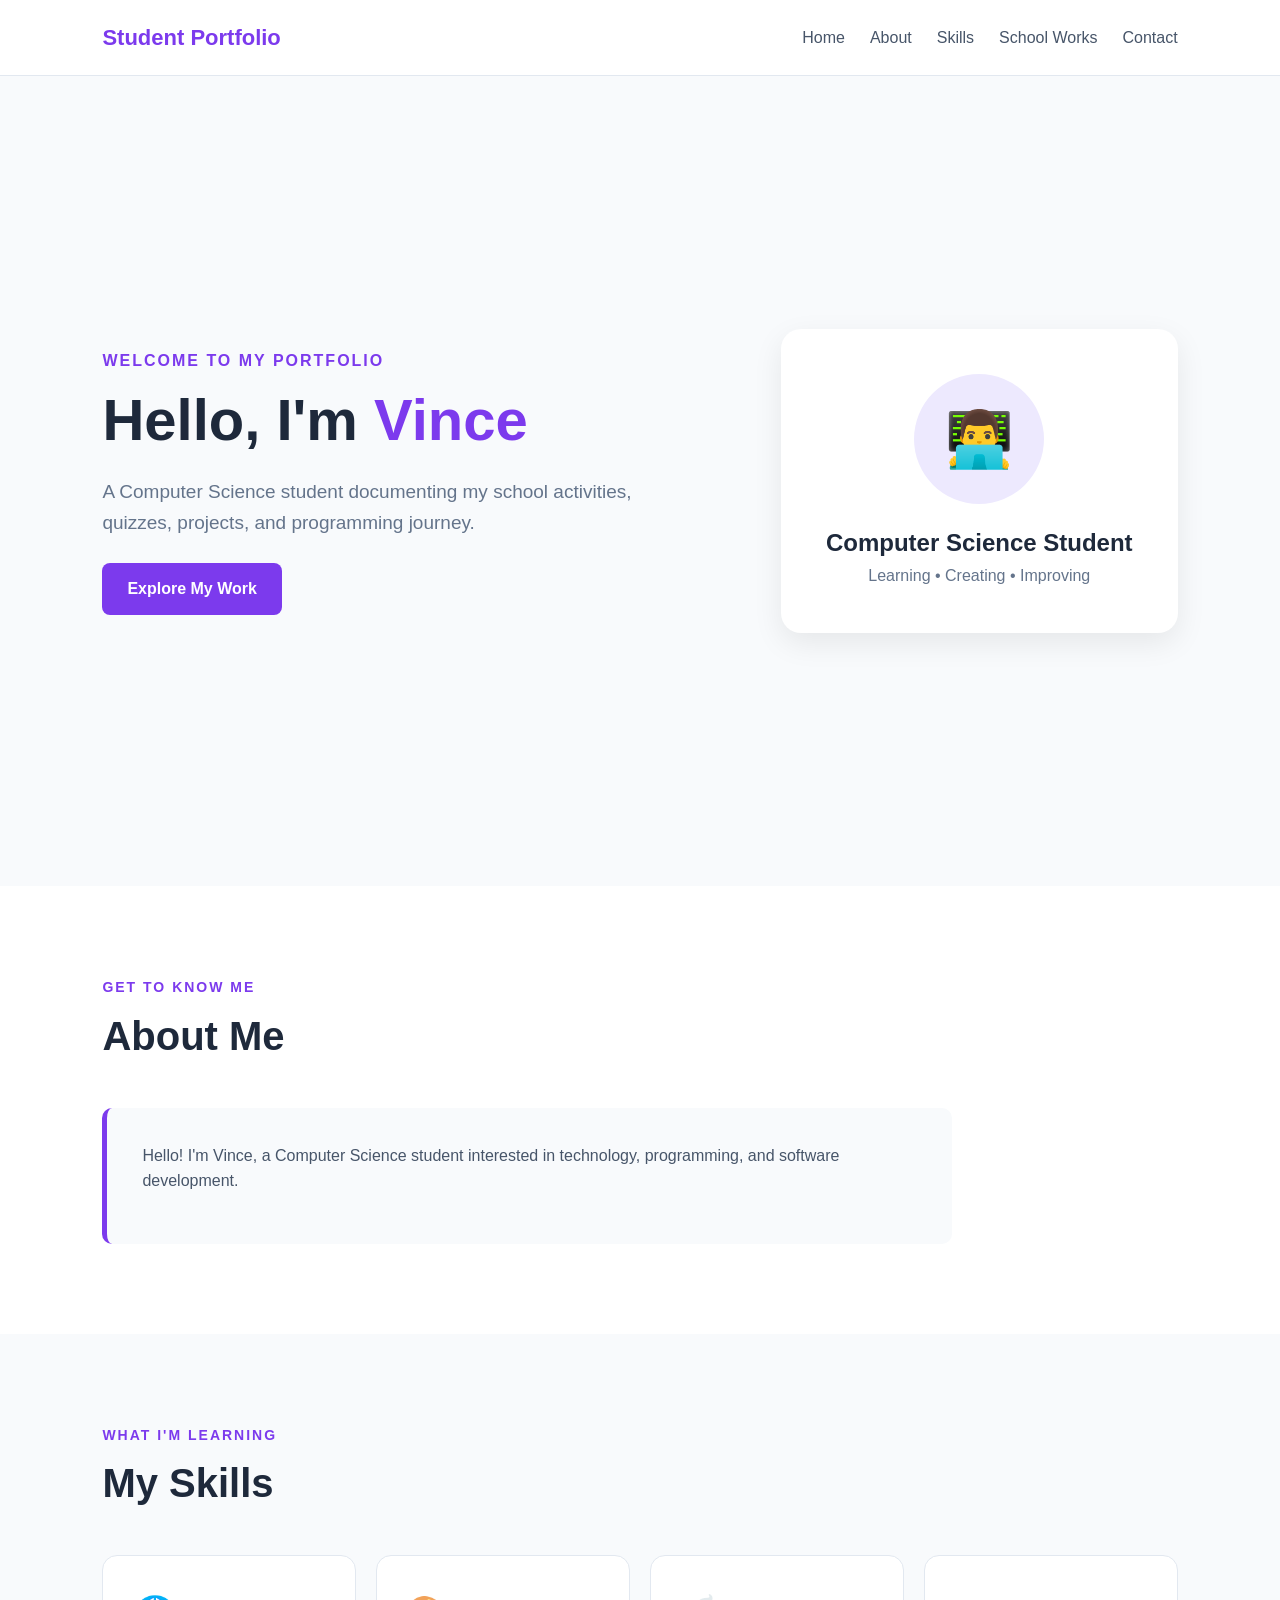
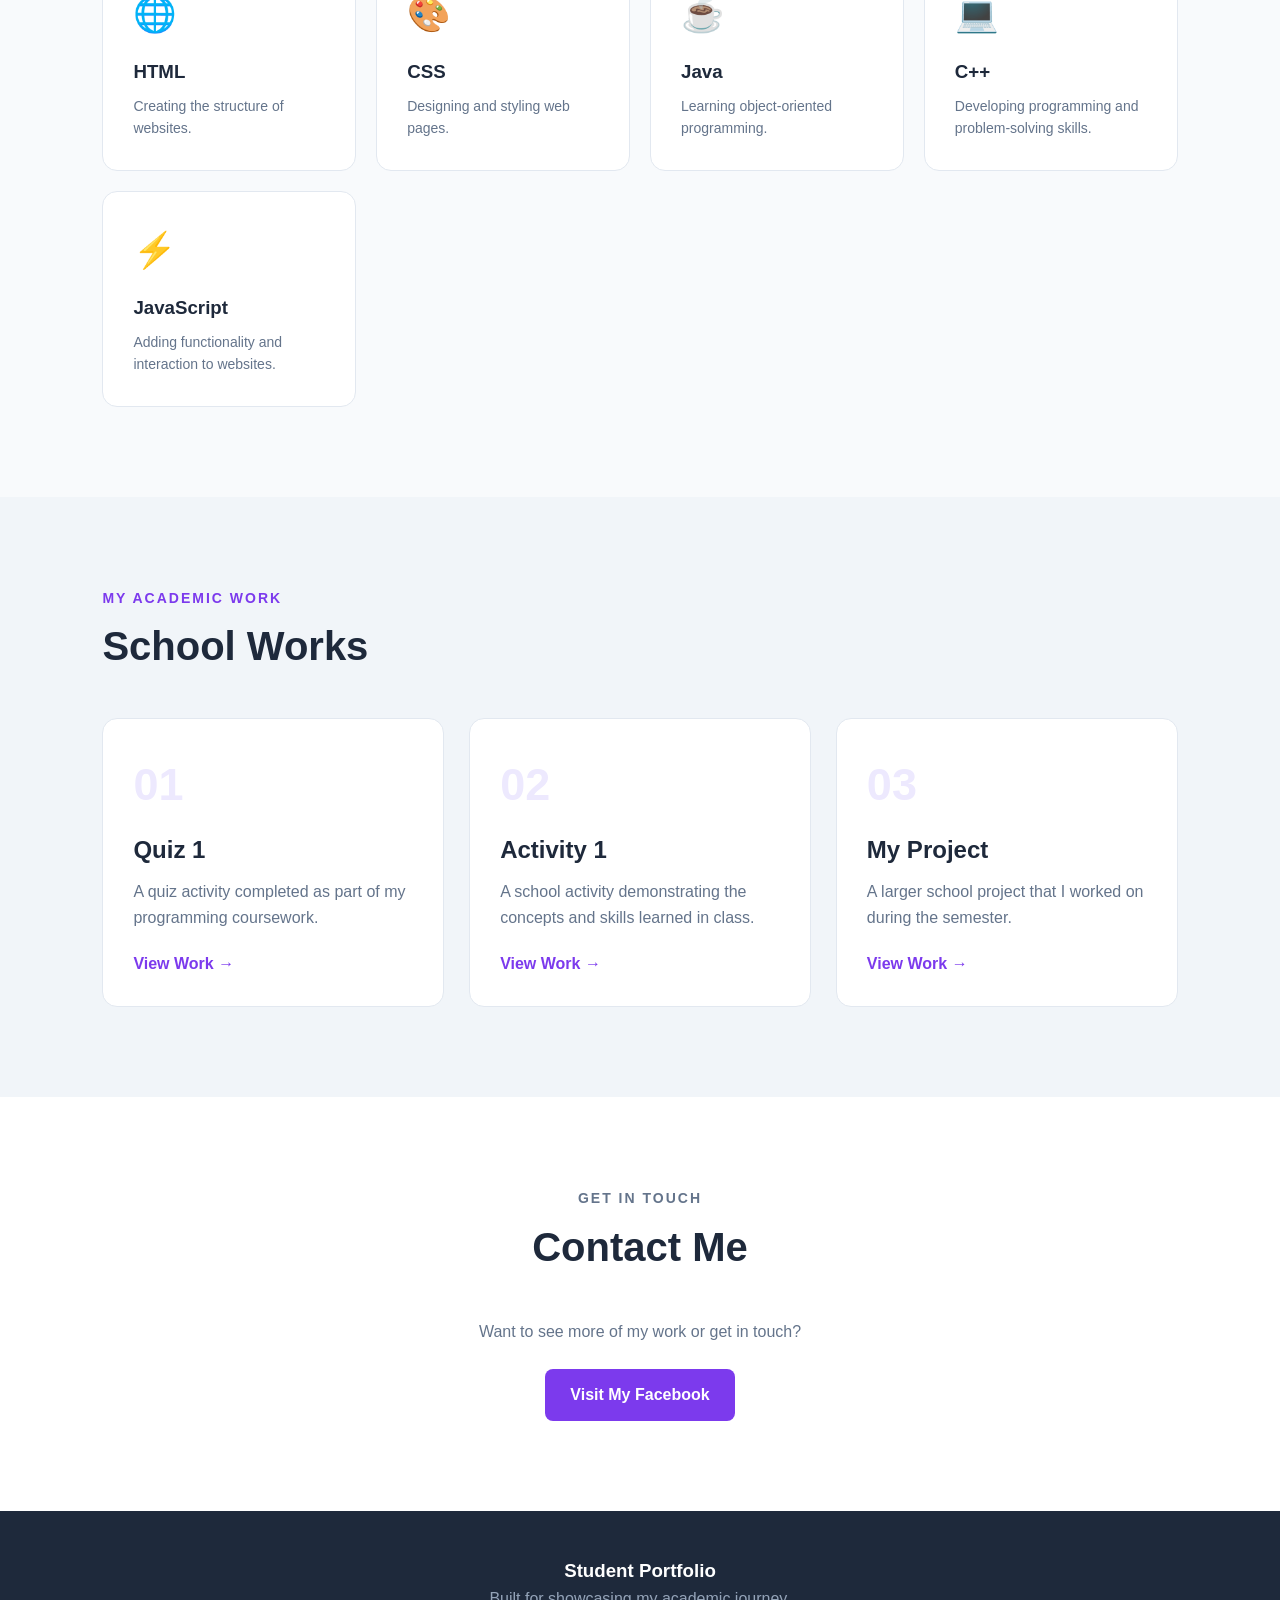
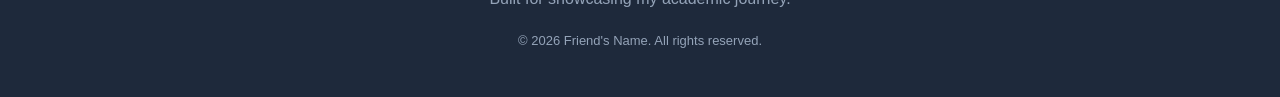
==== index.html @ ef2bafec "Update index.html" ====
<!DOCTYPE html>
<html lang="en">

<head>
    <meta charset="UTF-8">
    <meta name="viewport" content="width=device-width, initial-scale=1.0">

    <title>Vince's | Student Portfolio</title>

    <link rel="stylesheet" href="style.css">
</head>

<body>

    <!-- NAVIGATION -->
    <header>
        <div class="logo">Student Portfolio</div>

        <nav>
            <a href="#home">Home</a>
            <a href="#about">About</a>
            <a href="#skills">Skills</a>
            <a href="#projects">School Works</a>
            <a href="#contact">Contact</a>
        </nav>
    </header>


    <!-- HOME -->
    <section id="home" class="home">

        <div class="home-text">

            <p class="welcome">WELCOME TO MY PORTFOLIO</p>

            <h1>
                Hello, I'm <span>Vince</span>
            </h1>

            <p class="description">
                A Computer Science student documenting my
                school activities, quizzes, projects, and
                programming journey.
            </p>

            <a href="#projects" class="main-button">
                Explore My Work
            </a>

        </div>

        <div class="home-card">
            <div class="circle">👨‍💻</div>
            <h2>Computer Science Student</h2>
            <p>Learning • Creating • Improving</p>
        </div>

    </section>


    <!-- ABOUT -->
    <section id="about" class="about">

        <div class="section-title">
            <p>GET TO KNOW ME</p>
            <h2>About Me</h2>
        </div>

        <div class="about-box">

            <p>
                Hello! I'm Vince, a Computer Science student
                interested in technology, programming, and software
                development.
            </p>


        </div>

    </section>


    <!-- SKILLS -->
    <section id="skills" class="skills-section">

        <div class="section-title">
            <p>WHAT I'M LEARNING</p>
            <h2>My Skills</h2>
        </div>

        <div class="skill-container">

            <div class="skill-card">
                <div class="skill-icon">🌐</div>
                <h3>HTML</h3>
                <p>Creating the structure of websites.</p>
            </div>

            <div class="skill-card">
                <div class="skill-icon">🎨</div>
                <h3>CSS</h3>
                <p>Designing and styling web pages.</p>
            </div>

            <div class="skill-card">
                <div class="skill-icon">☕</div>
                <h3>Java</h3>
                <p>Learning object-oriented programming.</p>
            </div>

            <div class="skill-card">
                <div class="skill-icon">💻</div>
                <h3>C++</h3>
                <p>Developing programming and problem-solving skills.</p>
            </div>

            <div class="skill-card">
                <div class="skill-icon">⚡</div>
                <h3>JavaScript</h3>
                <p>Adding functionality and interaction to websites.</p>
            </div>

        </div>

    </section>


    <!-- SCHOOL WORKS -->
    <section id="projects" class="projects-section">

        <div class="section-title">
            <p>MY ACADEMIC WORK</p>
            <h2>School Works</h2>
        </div>

        <div class="project-container">

            <!-- WORK 1 -->
            <div class="project-card">

                <div class="project-number">01</div>

                <h3>Quiz 1</h3>

                <p>
                    A quiz activity completed as part of my
                    programming coursework.
                </p>

                <a href="quiz1.html" class="project-button">
                    View Work →
                </a>

            </div>


            <!-- WORK 2 -->
            <div class="project-card">

                <div class="project-number">02</div>

                <h3>Activity 1</h3>

                <p>
                    A school activity demonstrating the concepts
                    and skills learned in class.
                </p>

                <a href="#" class="project-button">
                    View Work →
                </a>

            </div>


            <!-- WORK 3 -->
            <div class="project-card">

                <div class="project-number">03</div>

                <h3>My Project</h3>

                <p>
                    A larger school project that I worked on
                    during the semester.
                </p>

                <a href="#" class="project-button">
                    View Work →
                </a>

            </div>

        </div>

    </section>


    <!-- CONTACT -->
    <section id="contact" class="contact">

        <div class="section-title">
            <p>GET IN TOUCH</p>
            <h2>Contact Me</h2>
        </div>

        <p>
            Want to see more of my work or get in touch?
        </p>

        <a
            href="https://facebook.com/"
            class="main-button">
            Visit My Facebook
        </a>

    </section>


    <!-- FOOTER -->
    <footer>

        <h3>Student Portfolio</h3>

        <p>
            Built for showcasing my academic journey.
        </p>

        <p class="copyright">
            © 2026 Friend's Name. All rights reserved.
        </p>

    </footer>

</body>
</html>
---- style.css ----
* {
    margin: 0;
    padding: 0;
    box-sizing: border-box;
}

html {
    scroll-behavior: smooth;
}

body {
    font-family: Arial, sans-serif;
    background: #f8fafc;
    color: #1e293b;
    line-height: 1.6;
}


/* =========================
   NAVIGATION
========================= */

header {
    display: flex;
    justify-content: space-between;
    align-items: center;

    padding: 20px 8%;

    background: white;

    position: sticky;
    top: 0;

    z-index: 1000;

    border-bottom: 1px solid #e2e8f0;
}

.logo {
    font-size: 22px;
    font-weight: bold;
    color: #7c3aed;
}

nav {
    display: flex;
    gap: 25px;
}

nav a {
    text-decoration: none;
    color: #475569;
    font-weight: 500;
}

nav a:hover {
    color: #7c3aed;
}


/* =========================
   HOME
========================= */

.home {
    min-height: 90vh;

    display: flex;
    align-items: center;
    justify-content: space-between;

    padding: 80px 8%;

    gap: 50px;
}

.home-text {
    max-width: 650px;
}

.welcome {
    color: #7c3aed;
    font-weight: bold;
    letter-spacing: 2px;
    margin-bottom: 15px;
}

.home h1 {
    font-size: 58px;
    line-height: 1.1;
    margin-bottom: 25px;
}

.home h1 span {
    color: #7c3aed;
}

.description {
    font-size: 19px;
    color: #64748b;
    max-width: 600px;
}

.main-button {
    display: inline-block;

    margin-top: 25px;

    padding: 13px 25px;

    background: #7c3aed;
    color: white;

    text-decoration: none;

    border-radius: 8px;

    font-weight: bold;
}

.main-button:hover {
    background: #6d28d9;
}


/* HOME CARD */

.home-card {
    background: white;

    padding: 45px;

    border-radius: 20px;

    text-align: center;

    box-shadow: 0 10px 30px rgba(0, 0, 0, 0.08);

    min-width: 280px;
}

.circle {
    width: 130px;
    height: 130px;

    display: flex;
    align-items: center;
    justify-content: center;

    margin: auto;
    margin-bottom: 20px;

    border-radius: 50%;

    background: #ede9fe;

    font-size: 55px;
}

.home-card p {
    color: #64748b;
}


/* =========================
   SECTIONS
========================= */

section {
    padding: 90px 8%;
}

.section-title {
    margin-bottom: 40px;
}

.section-title p {
    color: #7c3aed;
    font-weight: bold;
    letter-spacing: 2px;
    font-size: 14px;
}

.section-title h2 {
    font-size: 40px;
    margin-top: 5px;
}


/* =========================
   ABOUT
========================= */

.about {
    background: white;
}

.about-box {
    max-width: 850px;

    background: #f8fafc;

    padding: 35px;

    border-left: 5px solid #7c3aed;

    border-radius: 10px;
}

.about-box p {
    margin-bottom: 15px;
    color: #475569;
}


/* =========================
   SKILLS
========================= */

.skill-container {
    display: grid;

    grid-template-columns:
        repeat(auto-fit, minmax(200px, 1fr));

    gap: 20px;
}

.skill-card {
    background: white;

    padding: 30px;

    border-radius: 15px;

    border: 1px solid #e2e8f0;

    transition: 0.3s;
}

.skill-card:hover {
    transform: translateY(-7px);

    box-shadow:
        0 10px 25px rgba(0, 0, 0, 0.08);
}

.skill-icon {
    font-size: 35px;

    margin-bottom: 15px;
}

.skill-card h3 {
    margin-bottom: 8px;
}

.skill-card p {
    color: #64748b;
    font-size: 14px;
}


/* =========================
   SCHOOL WORKS
========================= */

.projects-section {
    background: #f1f5f9;
}

.project-container {
    display: grid;

    grid-template-columns:
        repeat(auto-fit, minmax(280px, 1fr));

    gap: 25px;
}

.project-card {
    background: white;

    padding: 30px;

    border-radius: 15px;

    position: relative;

    border: 1px solid #e2e8f0;
}

.project-number {
    font-size: 45px;

    font-weight: bold;

    color: #ede9fe;

    margin-bottom: 10px;
}

.project-card h3 {
    font-size: 24px;

    margin-bottom: 10px;
}

.project-card p {
    color: #64748b;

    margin-bottom: 20px;
}

.project-button {
    text-decoration: none;

    color: #7c3aed;

    font-weight: bold;
}

.project-button:hover {
    color: #6d28d9;
}


/* =========================
   CONTACT
========================= */

.contact {
    text-align: center;

    background: white;
}

.contact p {
    color: #64748b;
}


/* =========================
   FOOTER
========================= */

footer {
    text-align: center;

    padding: 45px 20px;

    background: #1e293b;

    color: white;
}

footer p {
    color: #94a3b8;
}

.copyright {
    margin-top: 20px;

    font-size: 13px;
}


/* =========================
   MOBILE
========================= */

@media (max-width: 768px) {

    header {
        flex-direction: column;

        gap: 15px;
    }

    nav {
        gap: 12px;

        flex-wrap: wrap;

        justify-content: center;
    }

    .home {
        flex-direction: column;

        text-align: center;

        padding-top: 60px;
    }

    .home h1 {
        font-size: 42px;
    }

    .home-card {
        width: 100%;
        max-width: 350px;
    }

}
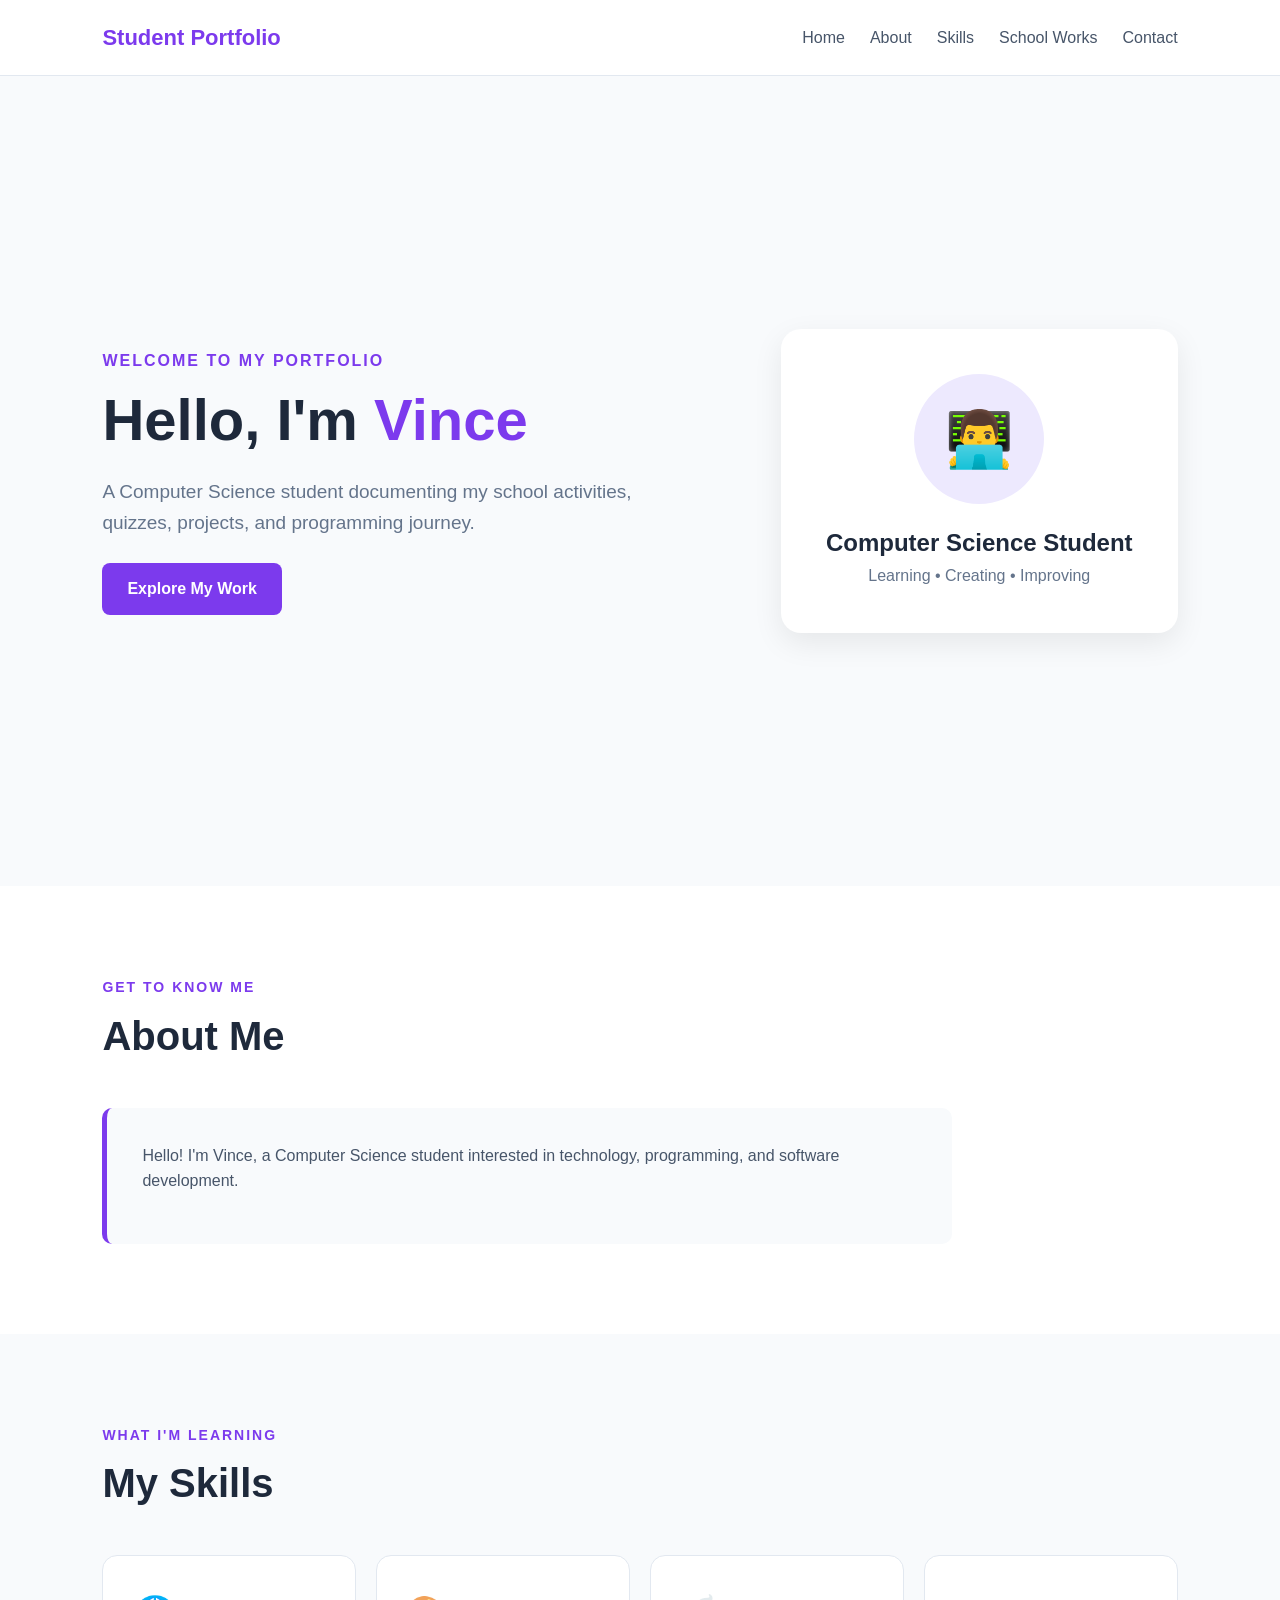
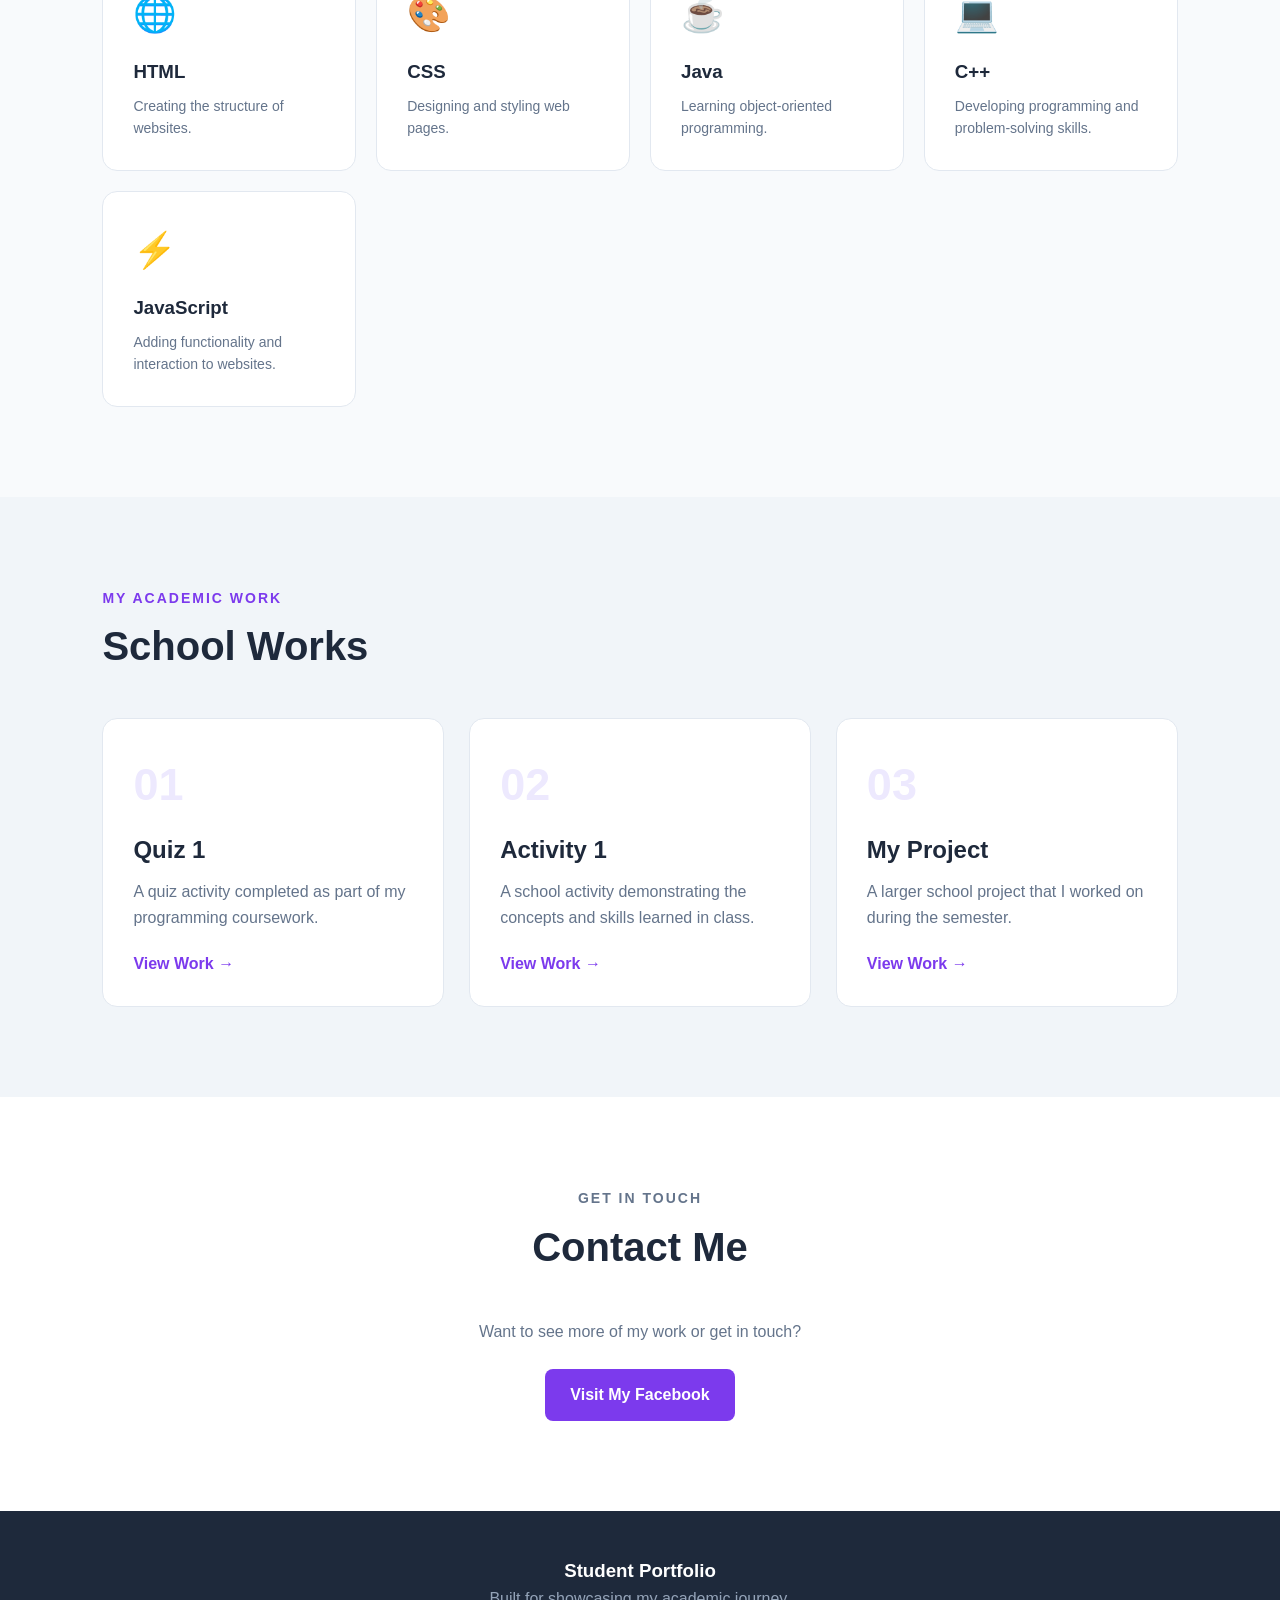
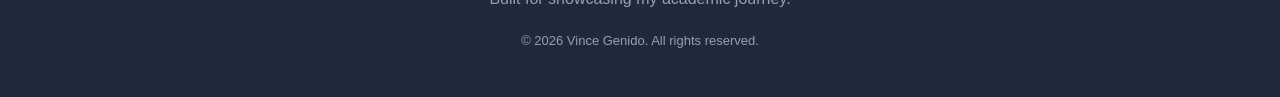
==== commit 36c4aa35: "Update index.html" ====
--- a/index.html
+++ b/index.html
@@ -227,7 +227,7 @@
         </p>
 
         <p class="copyright">
-            © 2026 Friend's Name. All rights reserved.
+            © 2026 Vince Genido. All rights reserved.
         </p>
 
     </footer>
--- a/style.css
+++ b/style.css
@@ -402,5 +402,49 @@
         width: 100%;
         max-width: 350px;
     }
-
-}
+    /* =========================
+   QUIZ PAGE
+========================= */
+
+.quiz-page {
+    min-height: 90vh;
+    background: #f8fafc;
+}
+
+.quiz-images {
+    display: grid;
+    grid-template-columns: 1fr 1fr;
+    gap: 30px;
+    max-width: 1100px;
+    margin-bottom: 40px;
+}
+
+.quiz-image-card {
+    background: white;
+    padding: 20px;
+    border-radius: 15px;
+    border: 1px solid #e2e8f0;
+    box-shadow: 0 8px 20px rgba(0, 0, 0, 0.06);
+}
+
+.quiz-image-card h2 {
+    margin-bottom: 15px;
+    color: #7c3aed;
+}
+
+.quiz-image-card img {
+    width: 100%;
+    height: auto;
+    display: block;
+    border-radius: 10px;
+}
+
+
+/* Mobile */
+
+@media (max-width: 768px) {
+
+    .quiz-images {
+        grid-template-columns: 1fr;
+    }
+}
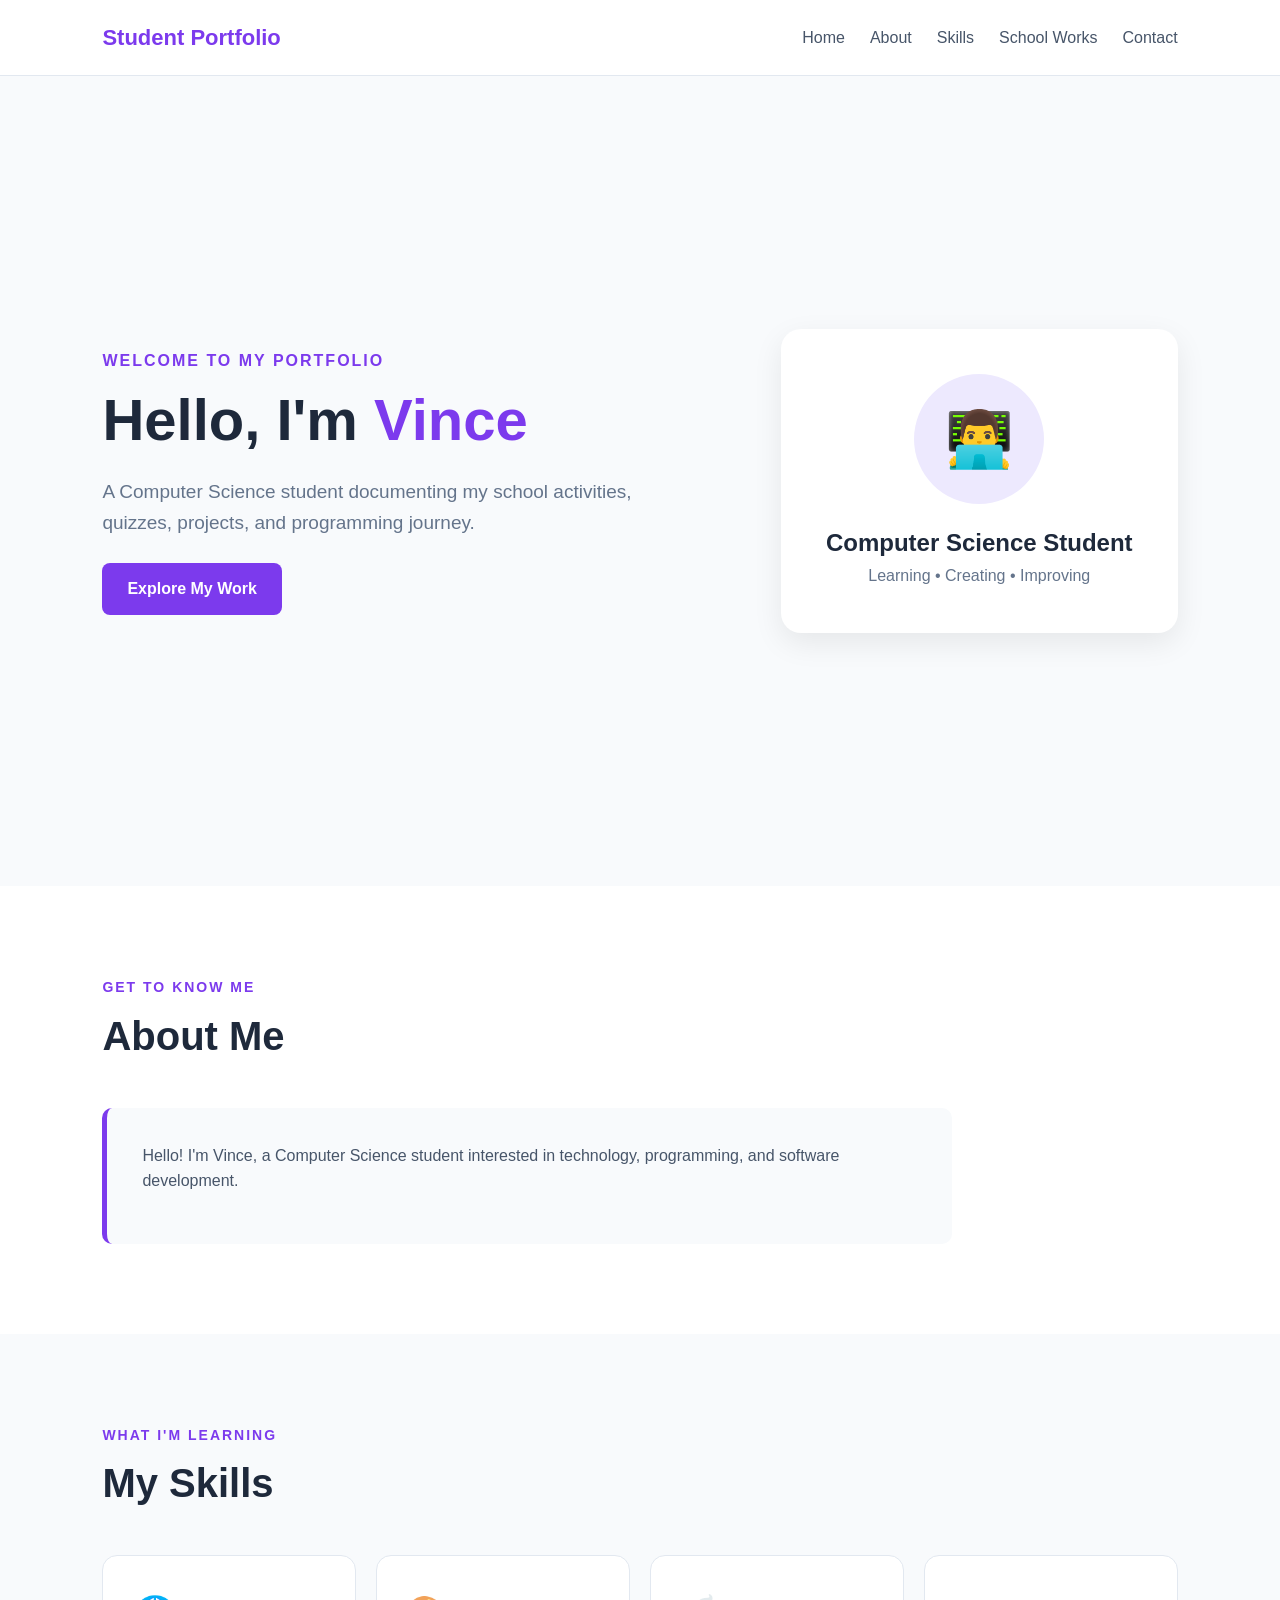
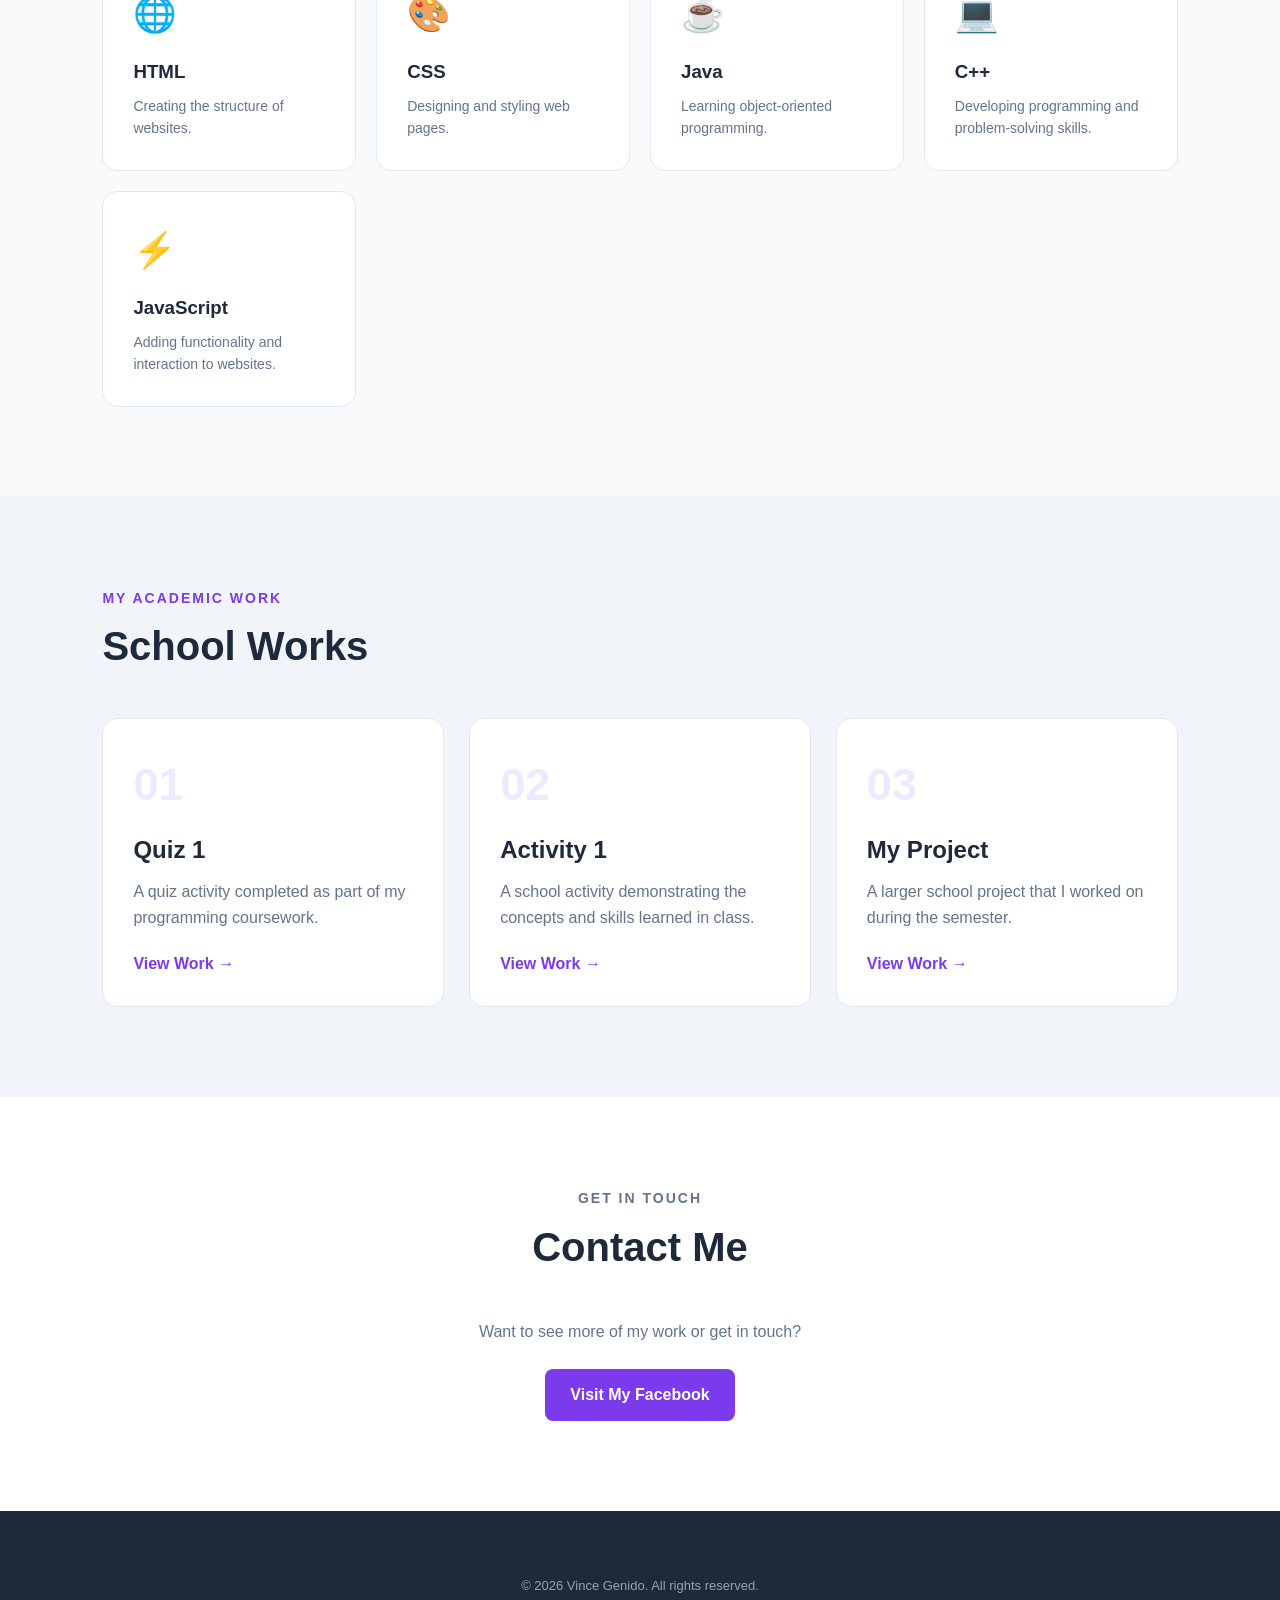
==== commit f3d912ef: "Update index.html" ====
--- a/index.html
+++ b/index.html
@@ -220,11 +220,6 @@
     <!-- FOOTER -->
     <footer>
 
-        <h3>Student Portfolio</h3>
-
-        <p>
-            Built for showcasing my academic journey.
-        </p>
 
         <p class="copyright">
             © 2026 Vince Genido. All rights reserved.
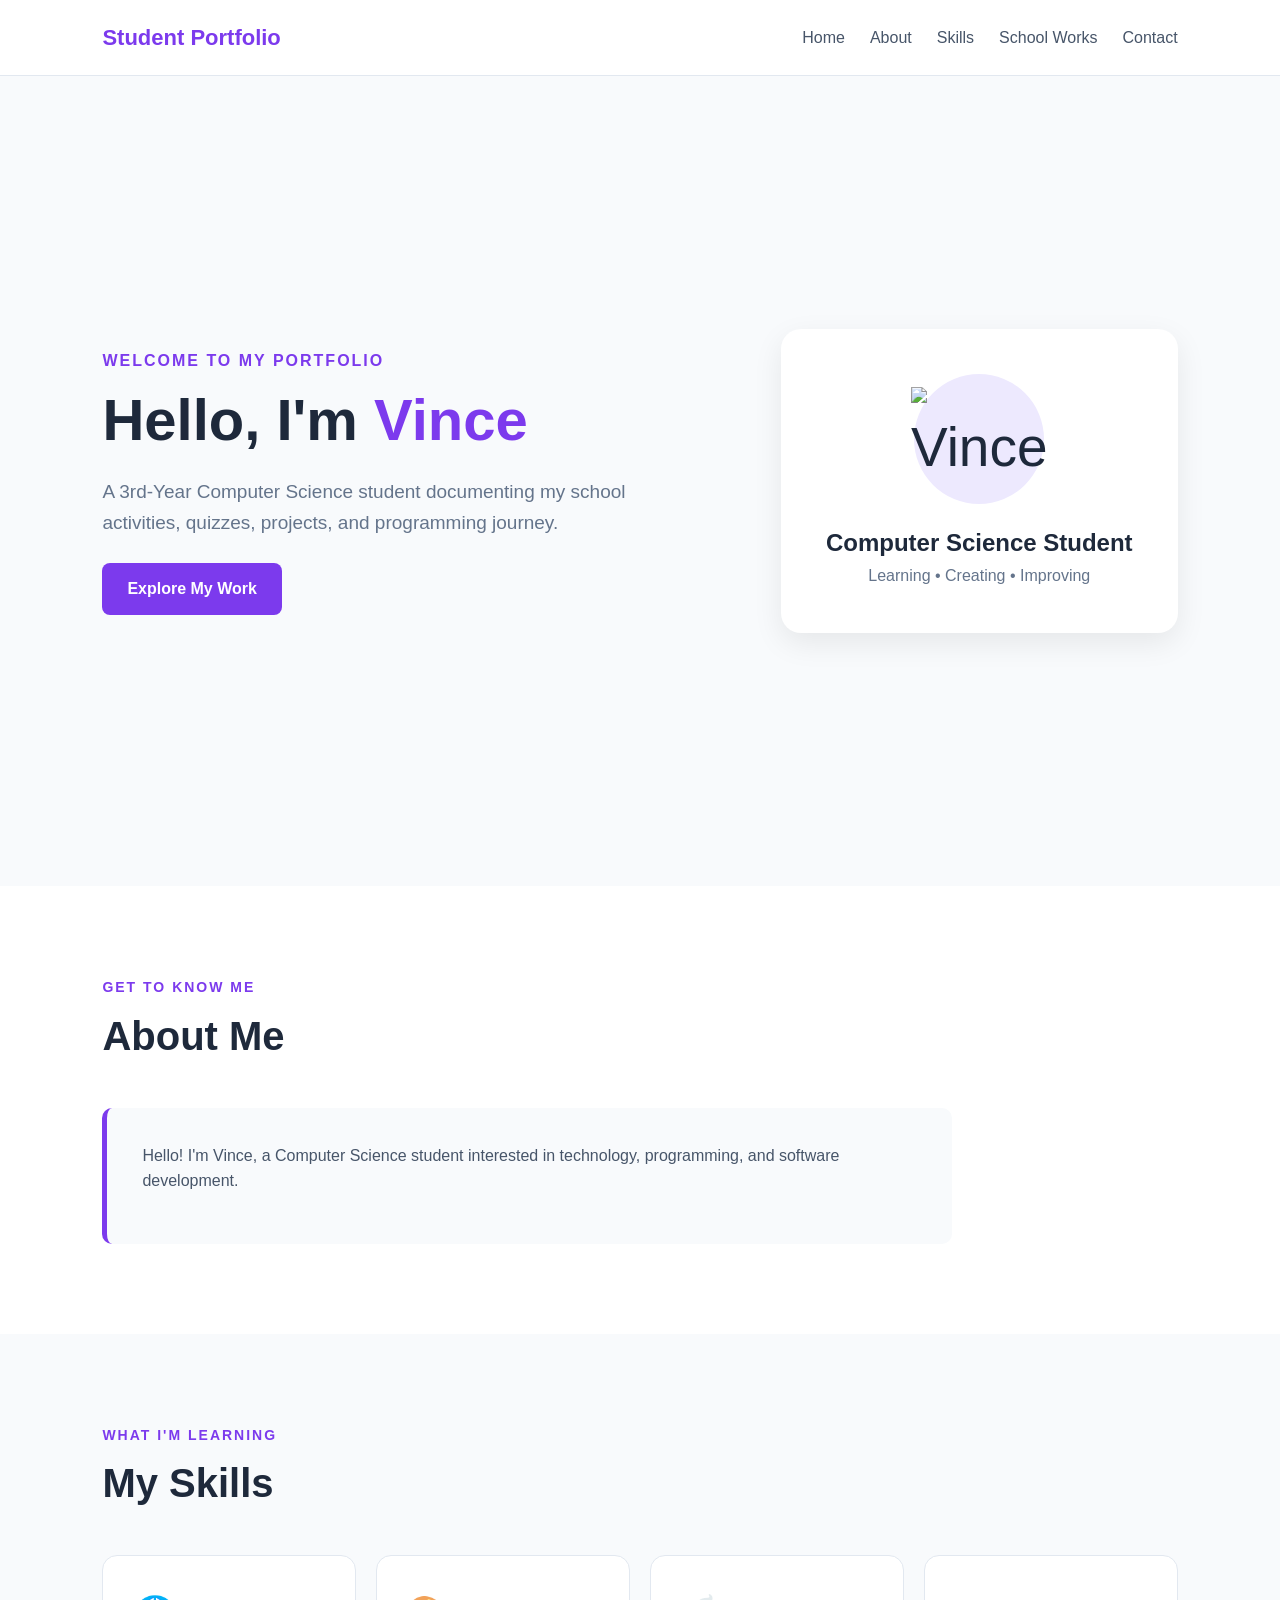
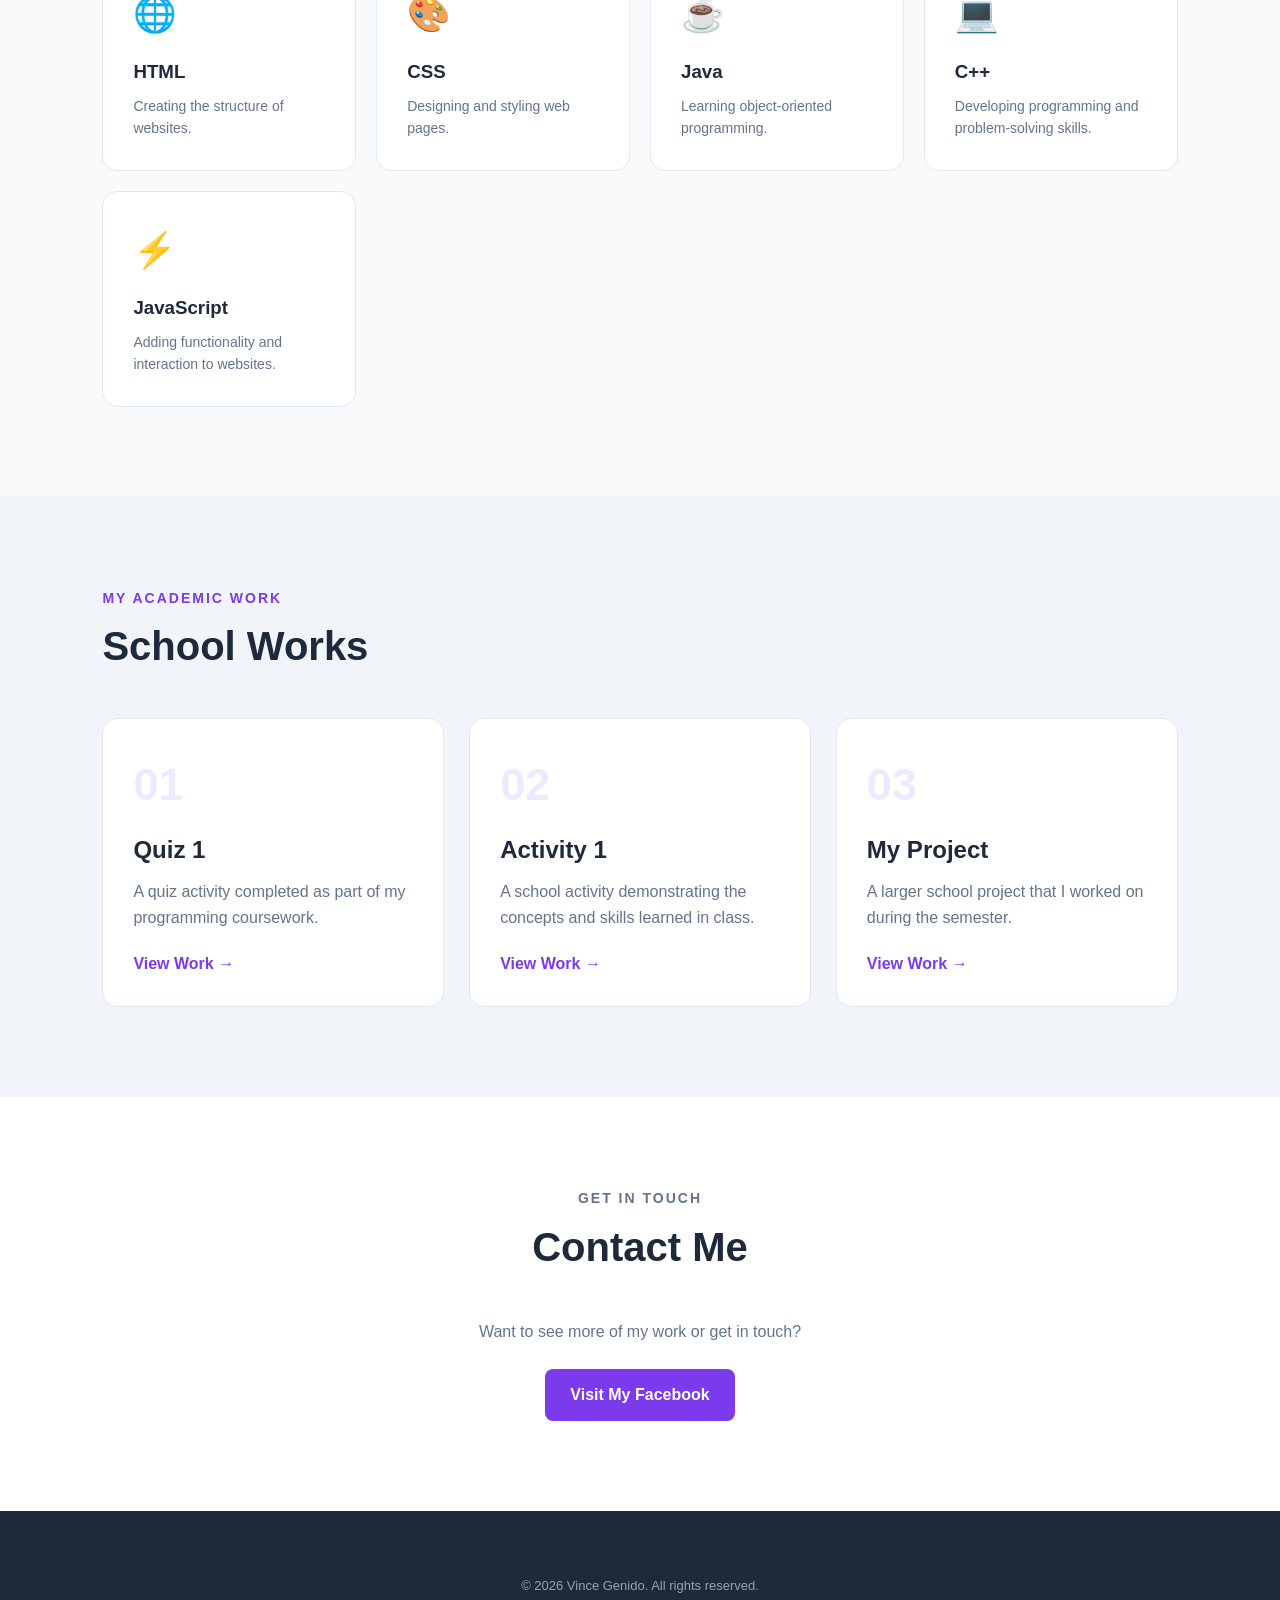
==== commit 51a31d9d: "index.html" ====
--- a/index.html
+++ b/index.html
@@ -12,7 +12,7 @@
 
 <body>
 
-    <!-- NAVIGATION -->
+    
     <header>
         <div class="logo">Student Portfolio</div>
 
@@ -26,7 +26,7 @@
     </header>
 
 
-    <!-- HOME -->
+    
     <section id="home" class="home">
 
         <div class="home-text">
@@ -38,7 +38,7 @@
             </h1>
 
             <p class="description">
-                A Computer Science student documenting my
+                A 3rd-Year Computer Science student documenting my
                 school activities, quizzes, projects, and
                 programming journey.
             </p>
@@ -50,15 +50,18 @@
         </div>
 
         <div class="home-card">
-            <div class="circle">👨‍💻</div>
-            <h2>Computer Science Student</h2>
-            <p>Learning • Creating • Improving</p>
-        </div>
-
-    </section>
-
-
-    <!-- ABOUT -->
+    <div class="circle">
+        <img src="images/vince.jpeg" alt="Vince">
+    </div>
+
+    <h2>Computer Science Student</h2>
+    <p>Learning • Creating • Improving</p>
+</div>
+
+    </section>
+
+
+   
     <section id="about" class="about">
 
         <div class="section-title">
@@ -80,7 +83,6 @@
     </section>
 
 
-    <!-- SKILLS -->
     <section id="skills" class="skills-section">
 
         <div class="section-title">
@@ -125,7 +127,7 @@
     </section>
 
 
-    <!-- SCHOOL WORKS -->
+    
     <section id="projects" class="projects-section">
 
         <div class="section-title">
@@ -135,7 +137,7 @@
 
         <div class="project-container">
 
-            <!-- WORK 1 -->
+            
             <div class="project-card">
 
                 <div class="project-number">01</div>
@@ -154,7 +156,7 @@
             </div>
 
 
-            <!-- WORK 2 -->
+            
             <div class="project-card">
 
                 <div class="project-number">02</div>
@@ -173,7 +175,7 @@
             </div>
 
 
-            <!-- WORK 3 -->
+            
             <div class="project-card">
 
                 <div class="project-number">03</div>
@@ -196,7 +198,7 @@
     </section>
 
 
-    <!-- CONTACT -->
+    
     <section id="contact" class="contact">
 
         <div class="section-title">
@@ -209,7 +211,7 @@
         </p>
 
         <a
-            href="https://facebook.com/"
+            href="https://www.facebook.com/qwertyasdfvckk"
             class="main-button">
             Visit My Facebook
         </a>
@@ -217,7 +219,7 @@
     </section>
 
 
-    <!-- FOOTER -->
+    
     <footer>
 
 
@@ -229,3 +231,6 @@
 
 </body>
 </html>
+
+
+
--- a/style.css
+++ b/style.css
@@ -16,9 +16,7 @@
 }
 
 
-/* =========================
-   NAVIGATION
-========================= */
+
 
 header {
     display: flex;
@@ -59,9 +57,6 @@
 }
 
 
-/* =========================
-   HOME
-========================= */
 
 .home {
     min-height: 90vh;
@@ -124,7 +119,7 @@
 }
 
 
-/* HOME CARD */
+
 
 .home-card {
     background: white;
@@ -163,9 +158,7 @@
 }
 
 
-/* =========================
-   SECTIONS
-========================= */
+
 
 section {
     padding: 90px 8%;
@@ -188,9 +181,6 @@
 }
 
 
-/* =========================
-   ABOUT
-========================= */
 
 .about {
     background: white;
@@ -214,9 +204,6 @@
 }
 
 
-/* =========================
-   SKILLS
-========================= */
 
 .skill-container {
     display: grid;
@@ -262,9 +249,7 @@
 }
 
 
-/* =========================
-   SCHOOL WORKS
-========================= */
+
 
 .projects-section {
     background: #f1f5f9;
@@ -326,9 +311,7 @@
 }
 
 
-/* =========================
-   CONTACT
-========================= */
+
 
 .contact {
     text-align: center;
@@ -341,9 +324,7 @@
 }
 
 
-/* =========================
-   FOOTER
-========================= */
+
 
 footer {
     text-align: center;
@@ -366,9 +347,7 @@
 }
 
 
-/* =========================
-   MOBILE
-========================= */
+
 
 @media (max-width: 768px) {
 
@@ -402,9 +381,7 @@
         width: 100%;
         max-width: 350px;
     }
-    /* =========================
-   QUIZ PAGE
-========================= */
+
 
 .quiz-page {
     min-height: 90vh;
@@ -440,7 +417,7 @@
 }
 
 
-/* Mobile */
+
 
 @media (max-width: 768px) {
 
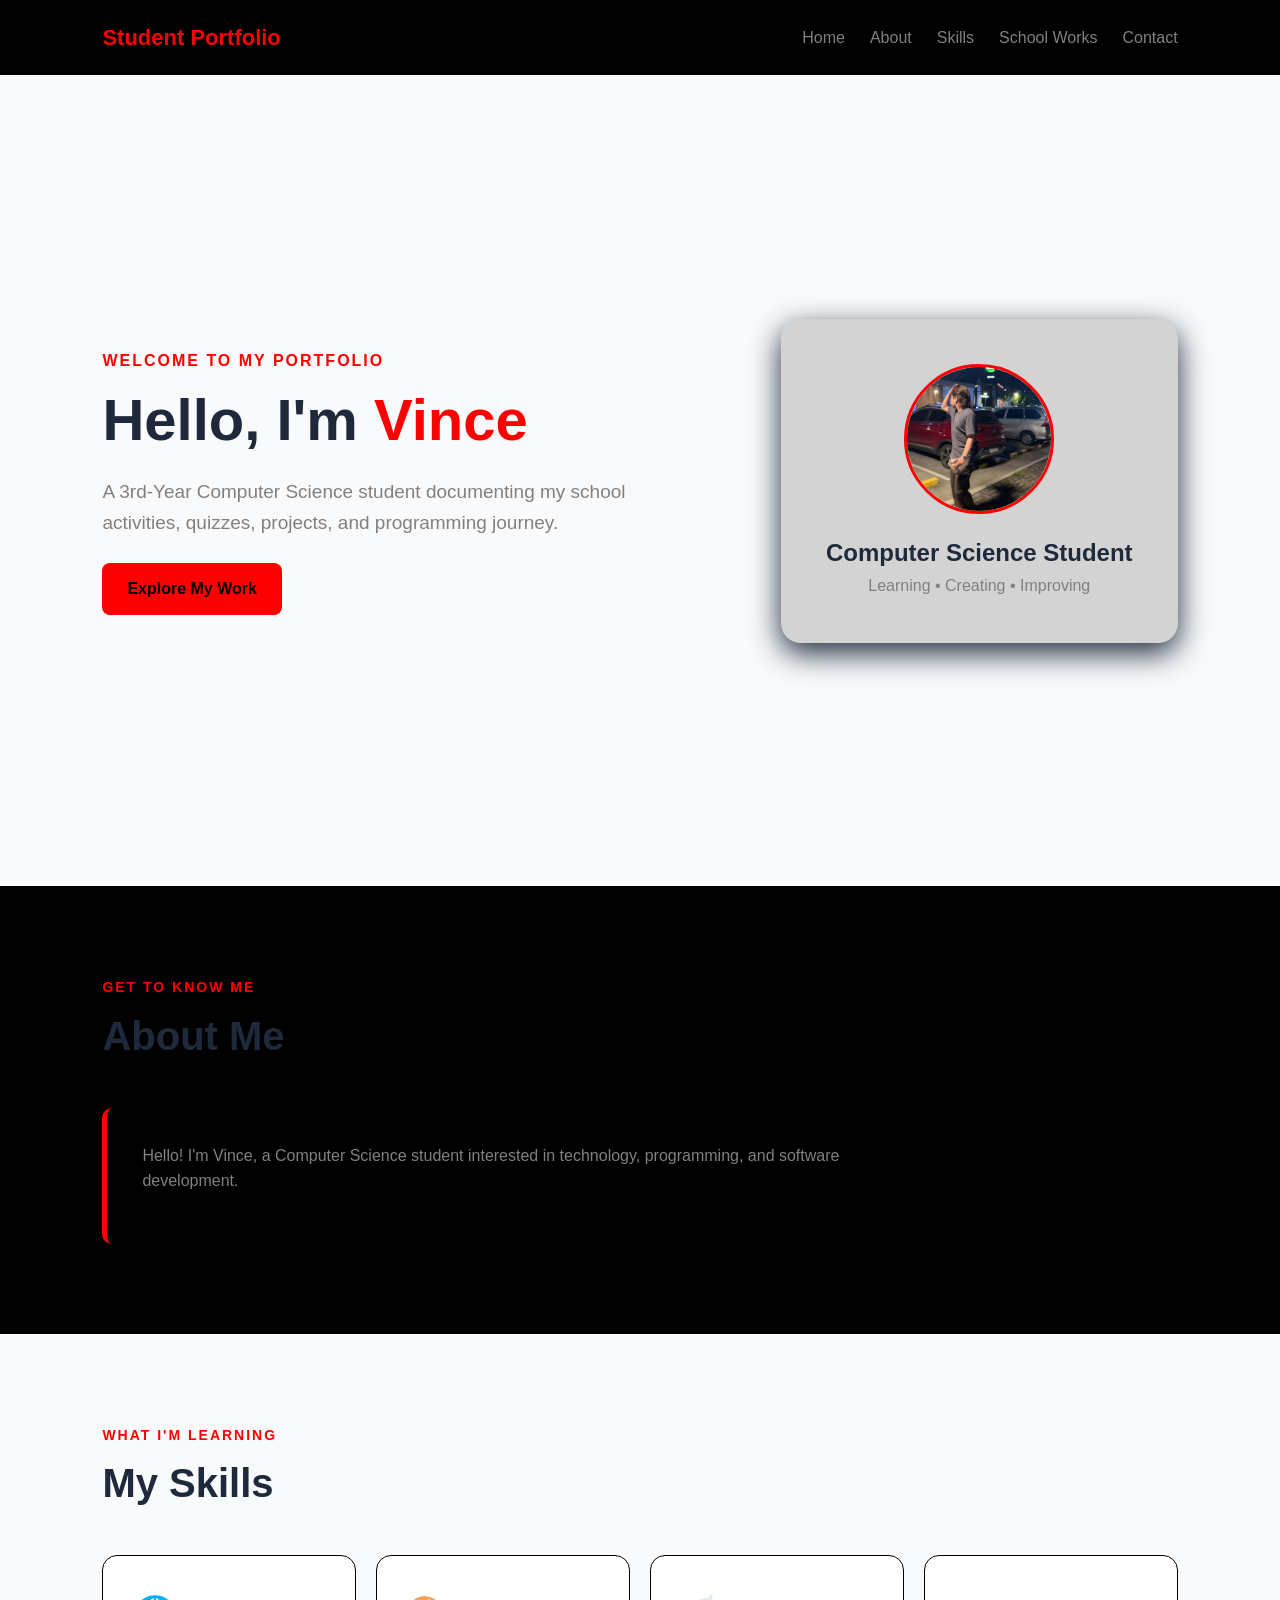
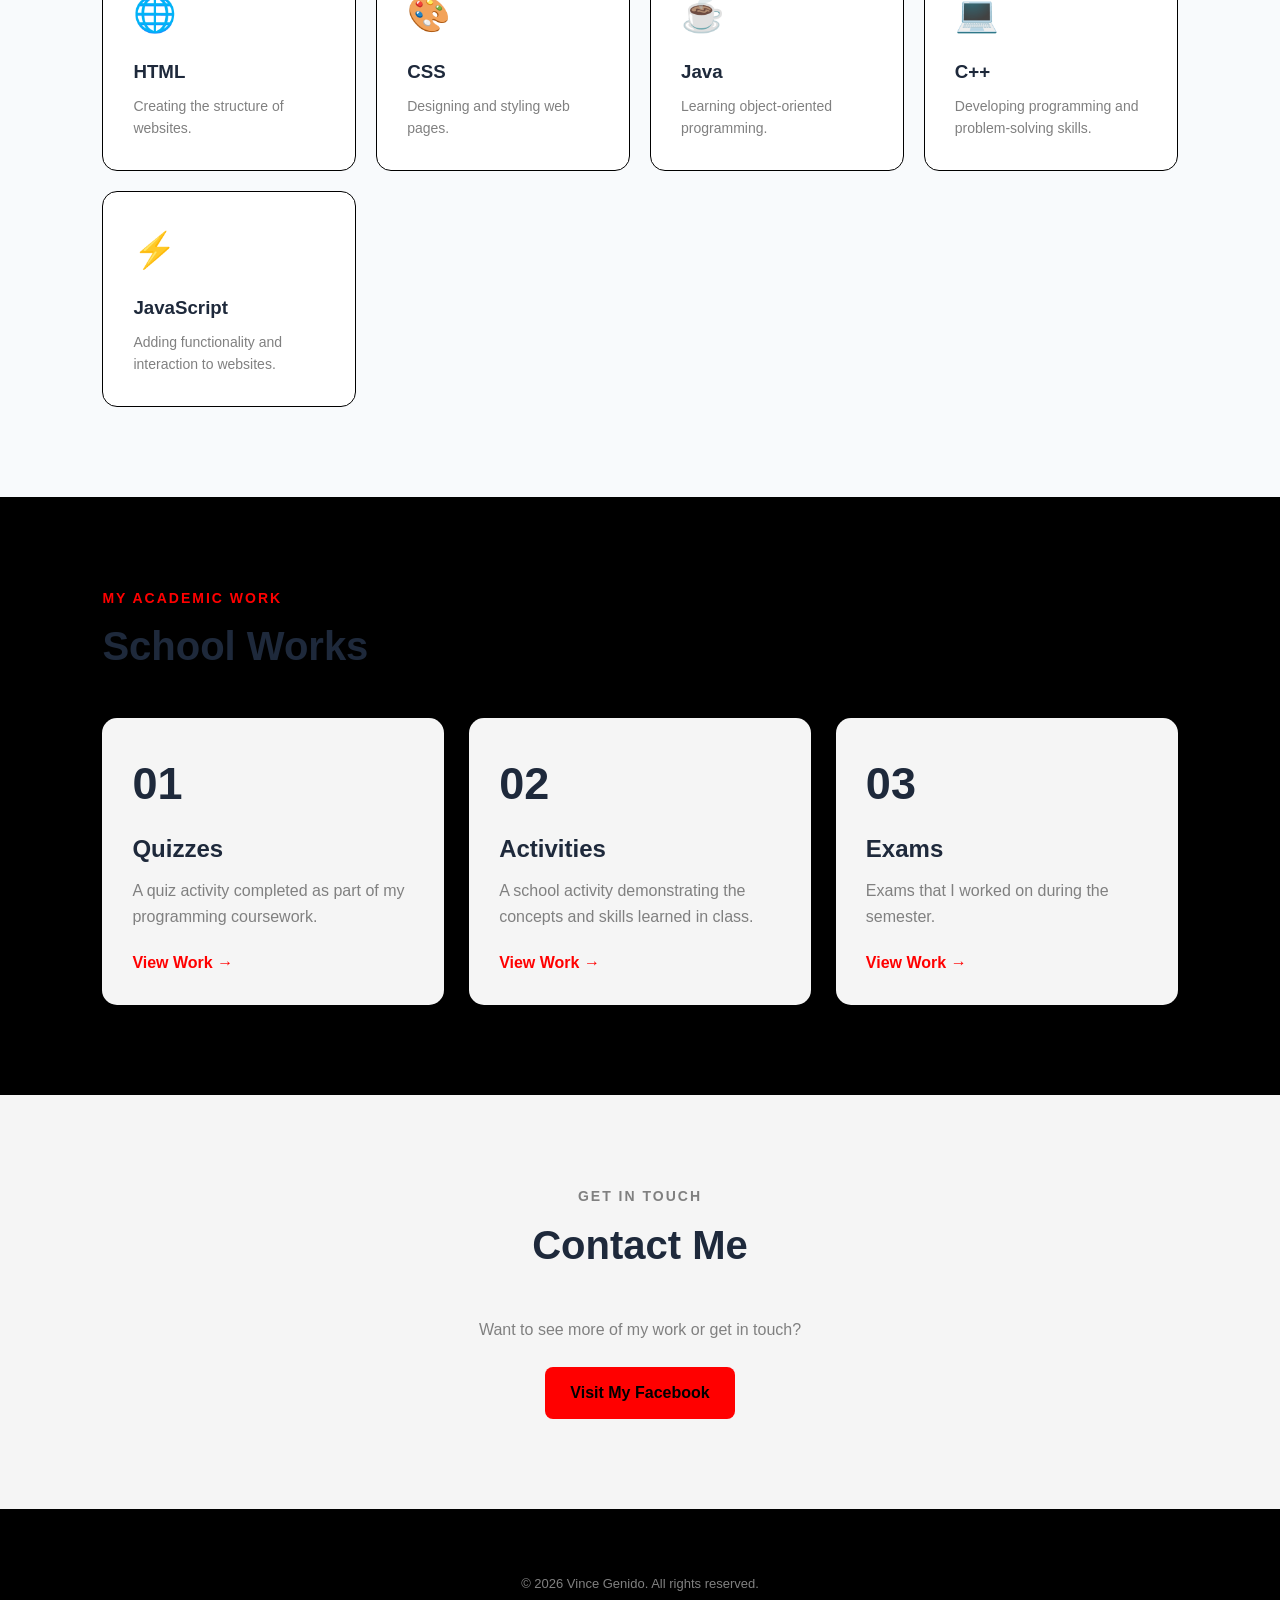
==== commit 33373617: "index.html" ====
--- a/index.html
+++ b/index.html
@@ -142,7 +142,7 @@
 
                 <div class="project-number">01</div>
 
-                <h3>Quiz 1</h3>
+                <h3>Quizzes</h3>
 
                 <p>
                     A quiz activity completed as part of my
@@ -161,7 +161,7 @@
 
                 <div class="project-number">02</div>
 
-                <h3>Activity 1</h3>
+                <h3>Activities</h3>
 
                 <p>
                     A school activity demonstrating the concepts
@@ -180,10 +180,10 @@
 
                 <div class="project-number">03</div>
 
-                <h3>My Project</h3>
+                <h3>Exams</h3>
 
                 <p>
-                    A larger school project that I worked on
+                    Exams that I worked on
                     during the semester.
                 </p>
 
--- a/style.css
+++ b/style.css
@@ -25,20 +25,20 @@
 
     padding: 20px 8%;
 
-    background: white;
+    background: black;
 
     position: sticky;
     top: 0;
 
     z-index: 1000;
 
-    border-bottom: 1px solid #e2e8f0;
+    border-bottom: 1px solid white;  ;
 }
 
 .logo {
     font-size: 22px;
     font-weight: bold;
-    color: #7c3aed;
+    color: red;
 }
 
 nav {
@@ -48,12 +48,12 @@
 
 nav a {
     text-decoration: none;
-    color: #475569;
+    color: gray;
     font-weight: 500;
 }
 
 nav a:hover {
-    color: #7c3aed;
+    color: red;
 }
 
 
@@ -75,7 +75,7 @@
 }
 
 .welcome {
-    color: #7c3aed;
+    color: red;
     font-weight: bold;
     letter-spacing: 2px;
     margin-bottom: 15px;
@@ -88,12 +88,12 @@
 }
 
 .home h1 span {
-    color: #7c3aed;
+    color: red;
 }
 
 .description {
     font-size: 19px;
-    color: #64748b;
+    color: gray;
     max-width: 600px;
 }
 
@@ -104,8 +104,8 @@
 
     padding: 13px 25px;
 
-    background: #7c3aed;
-    color: white;
+    background: red;
+    color: black;
 
     text-decoration: none;
 
@@ -115,46 +115,47 @@
 }
 
 .main-button:hover {
-    background: #6d28d9;
-}
+    background: red;
+}
+
+
 
 
 
 
 .home-card {
-    background: white;
-
+    background:  lightgray;
     padding: 45px;
-
     border-radius: 20px;
-
     text-align: center;
-
-    box-shadow: 0 10px 30px rgba(0, 0, 0, 0.08);
-
+    box-shadow: 0 10px 30px  #1E293B;
     min-width: 280px;
 }
 
 .circle {
-    width: 130px;
-    height: 130px;
-
-    display: flex;
-    align-items: center;
-    justify-content: center;
-
-    margin: auto;
-    margin-bottom: 20px;
+    width: 150px;
+    height: 150px;
+    margin: 0 auto 20px;
 
     border-radius: 50%;
-
-    background: #ede9fe;
-
-    font-size: 55px;
-}
+    overflow: hidden;
+
+    border: 3px solid red;
+}
+
+.circle img {
+    width: 100%;
+    height: 100%;
+    object-fit: cover;
+    object-position: center;
+
+    display: block;
+}
+
+
 
 .home-card p {
-    color: #64748b;
+    color: gray;
 }
 
 
@@ -169,7 +170,7 @@
 }
 
 .section-title p {
-    color: #7c3aed;
+    color: red;
     font-weight: bold;
     letter-spacing: 2px;
     font-size: 14px;
@@ -182,26 +183,28 @@
 
 
 
+
 .about {
-    background: white;
+    background: black   ;
 }
 
 .about-box {
     max-width: 850px;
 
-    background: #f8fafc;
+    background: black;
 
     padding: 35px;
 
-    border-left: 5px solid #7c3aed;
+    border-left: 5px solid red;
 
     border-radius: 10px;
 }
 
 .about-box p {
     margin-bottom: 15px;
-    color: #475569;
-}
+    color: gray ;
+}
+
 
 
 
@@ -221,7 +224,7 @@
 
     border-radius: 15px;
 
-    border: 1px solid #e2e8f0;
+    border: 1px solid black;
 
     transition: 0.3s;
 }
@@ -244,15 +247,14 @@
 }
 
 .skill-card p {
-    color: #64748b;
+    color: gray ;
     font-size: 14px;
 }
 
 
 
-
 .projects-section {
-    background: #f1f5f9;
+    background: black   ;
 }
 
 .project-container {
@@ -265,7 +267,7 @@
 }
 
 .project-card {
-    background: white;
+    background: whitesmoke;   ;
 
     padding: 30px;
 
@@ -273,7 +275,7 @@
 
     position: relative;
 
-    border: 1px solid #e2e8f0;
+    border: 1px  #1E293B ;
 }
 
 .project-number {
@@ -281,7 +283,7 @@
 
     font-weight: bold;
 
-    color: #ede9fe;
+    color:  #1E293B;
 
     margin-bottom: 10px;
 }
@@ -293,7 +295,7 @@
 }
 
 .project-card p {
-    color: #64748b;
+    color: gray ;
 
     margin-bottom: 20px;
 }
@@ -301,13 +303,13 @@
 .project-button {
     text-decoration: none;
 
-    color: #7c3aed;
+    color: red;
 
     font-weight: bold;
 }
 
 .project-button:hover {
-    color: #6d28d9;
+    color: red;
 }
 
 
@@ -316,13 +318,12 @@
 .contact {
     text-align: center;
 
-    background: white;
+    background: whitesmoke;
 }
 
 .contact p {
-    color: #64748b;
-}
-
+    color: gray ;
+}
 
 
 
@@ -331,13 +332,13 @@
 
     padding: 45px 20px;
 
-    background: #1e293b;
+    background: black;
 
     color: white;
 }
 
 footer p {
-    color: #94a3b8;
+    color: gray ;
 }
 
 .copyright {
@@ -345,6 +346,7 @@
 
     font-size: 13px;
 }
+
 
 
 
@@ -385,7 +387,7 @@
 
 .quiz-page {
     min-height: 90vh;
-    background: #f8fafc;
+    background: black;
 }
 
 .quiz-images {
@@ -397,16 +399,16 @@
 }
 
 .quiz-image-card {
-    background: white;
+    background: black;
     padding: 20px;
     border-radius: 15px;
-    border: 1px solid #e2e8f0;
+    border: 1px solid black;
     box-shadow: 0 8px 20px rgba(0, 0, 0, 0.06);
 }
 
 .quiz-image-card h2 {
     margin-bottom: 15px;
-    color: #7c3aed;
+    color: gray    ;
 }
 
 .quiz-image-card img {
@@ -424,4 +426,5 @@
     .quiz-images {
         grid-template-columns: 1fr;
     }
-}
+} 
+}
